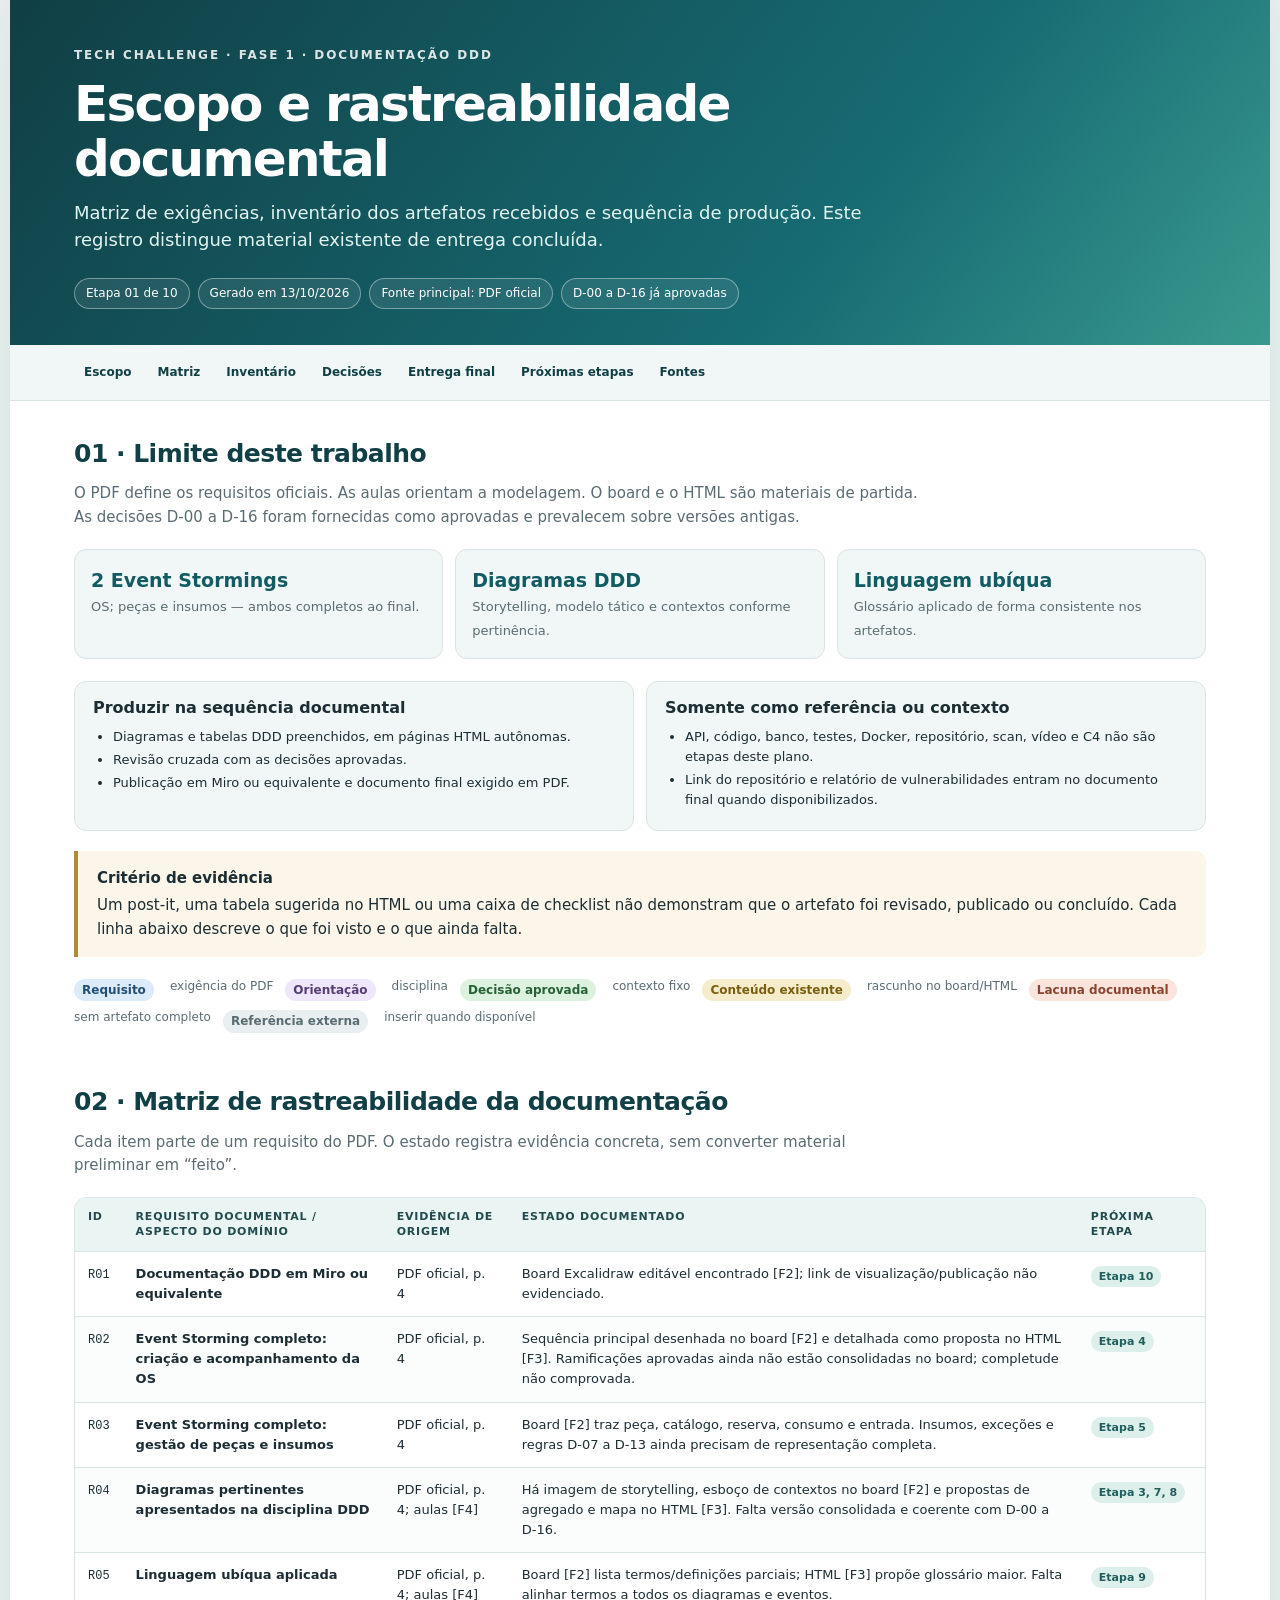
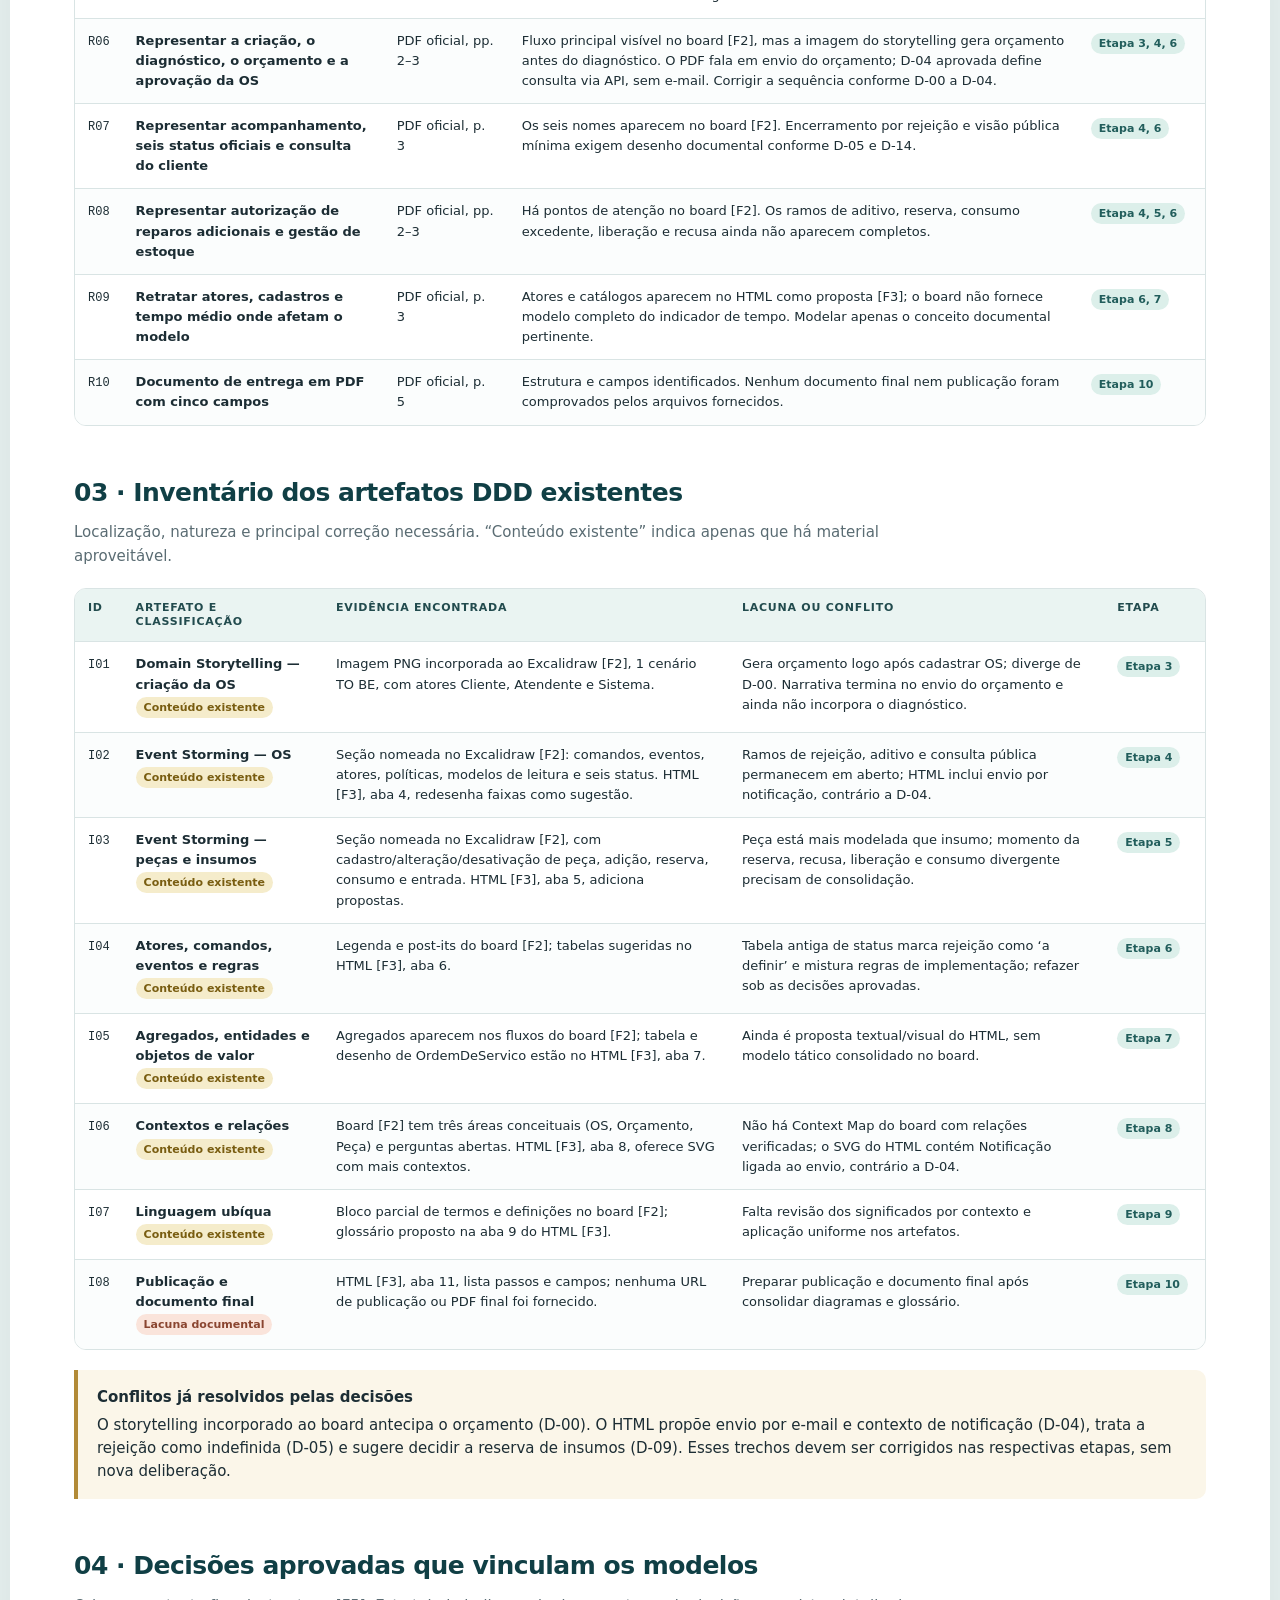
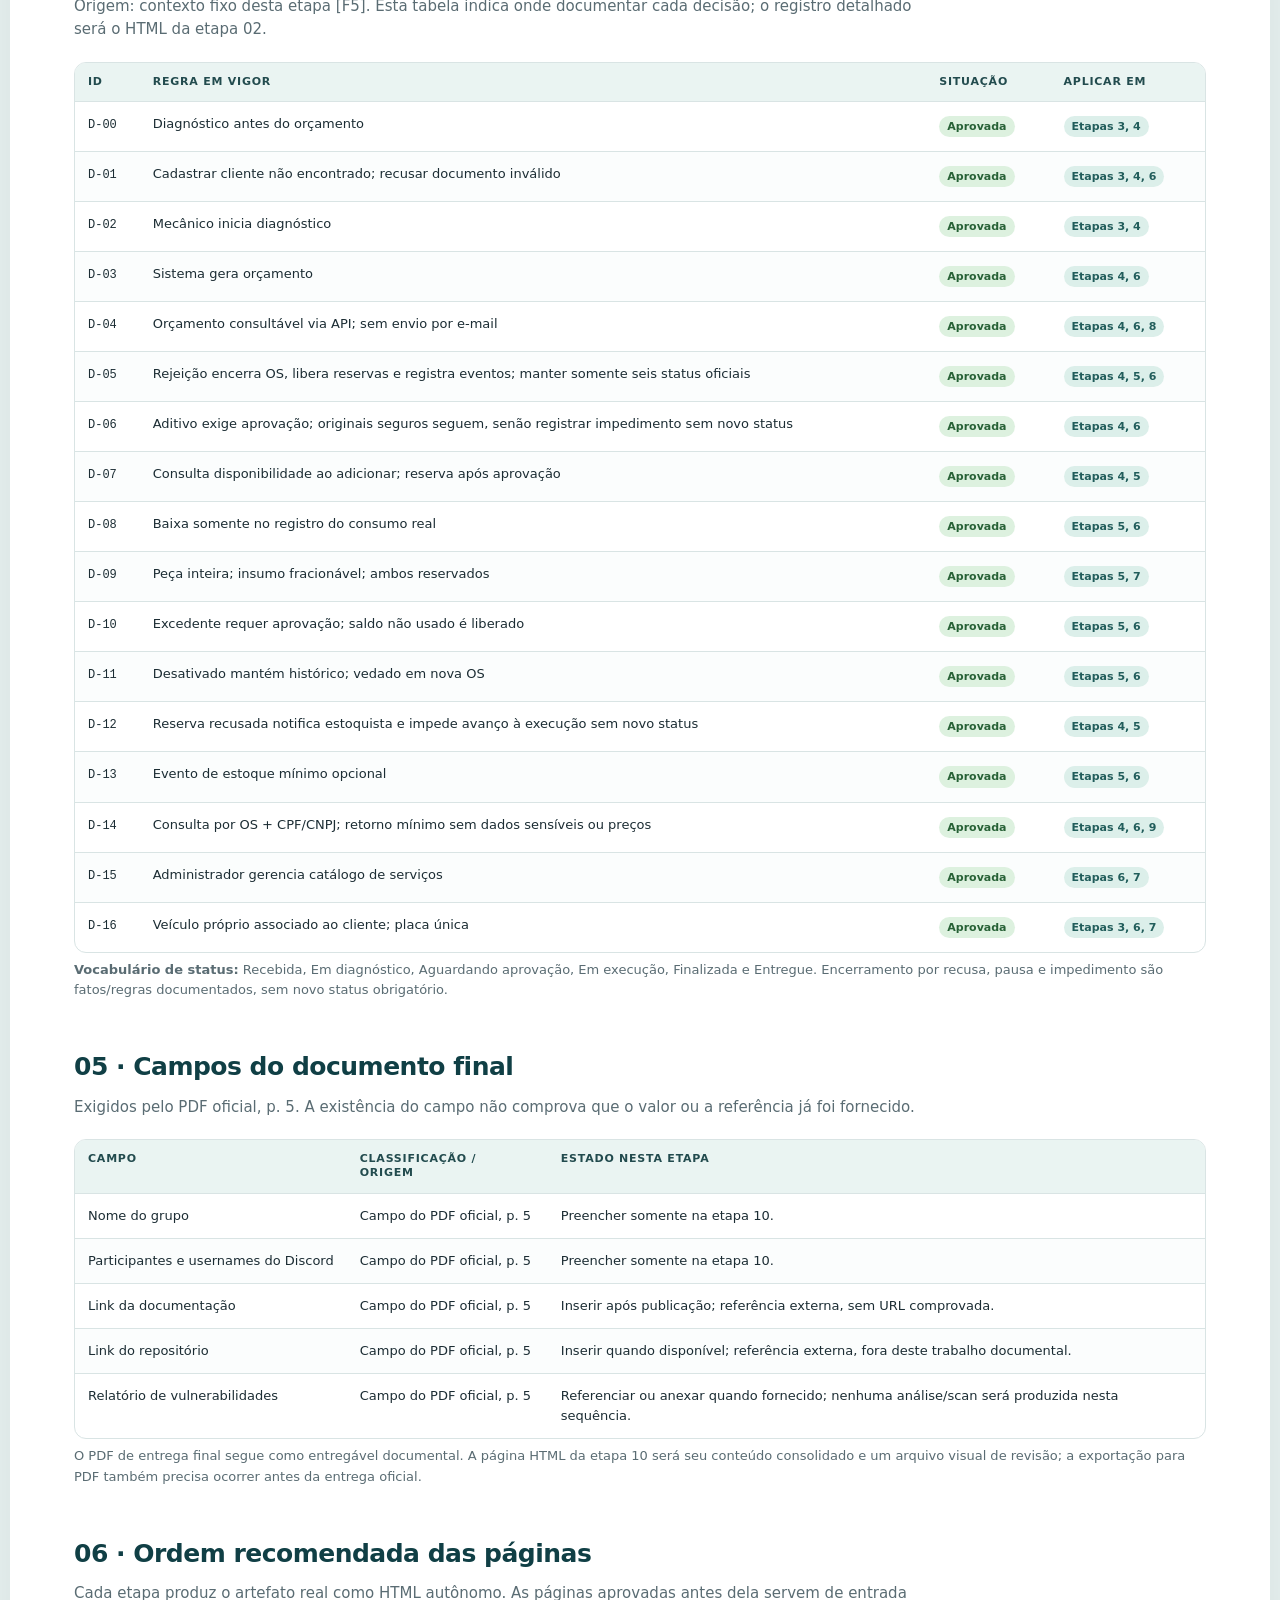
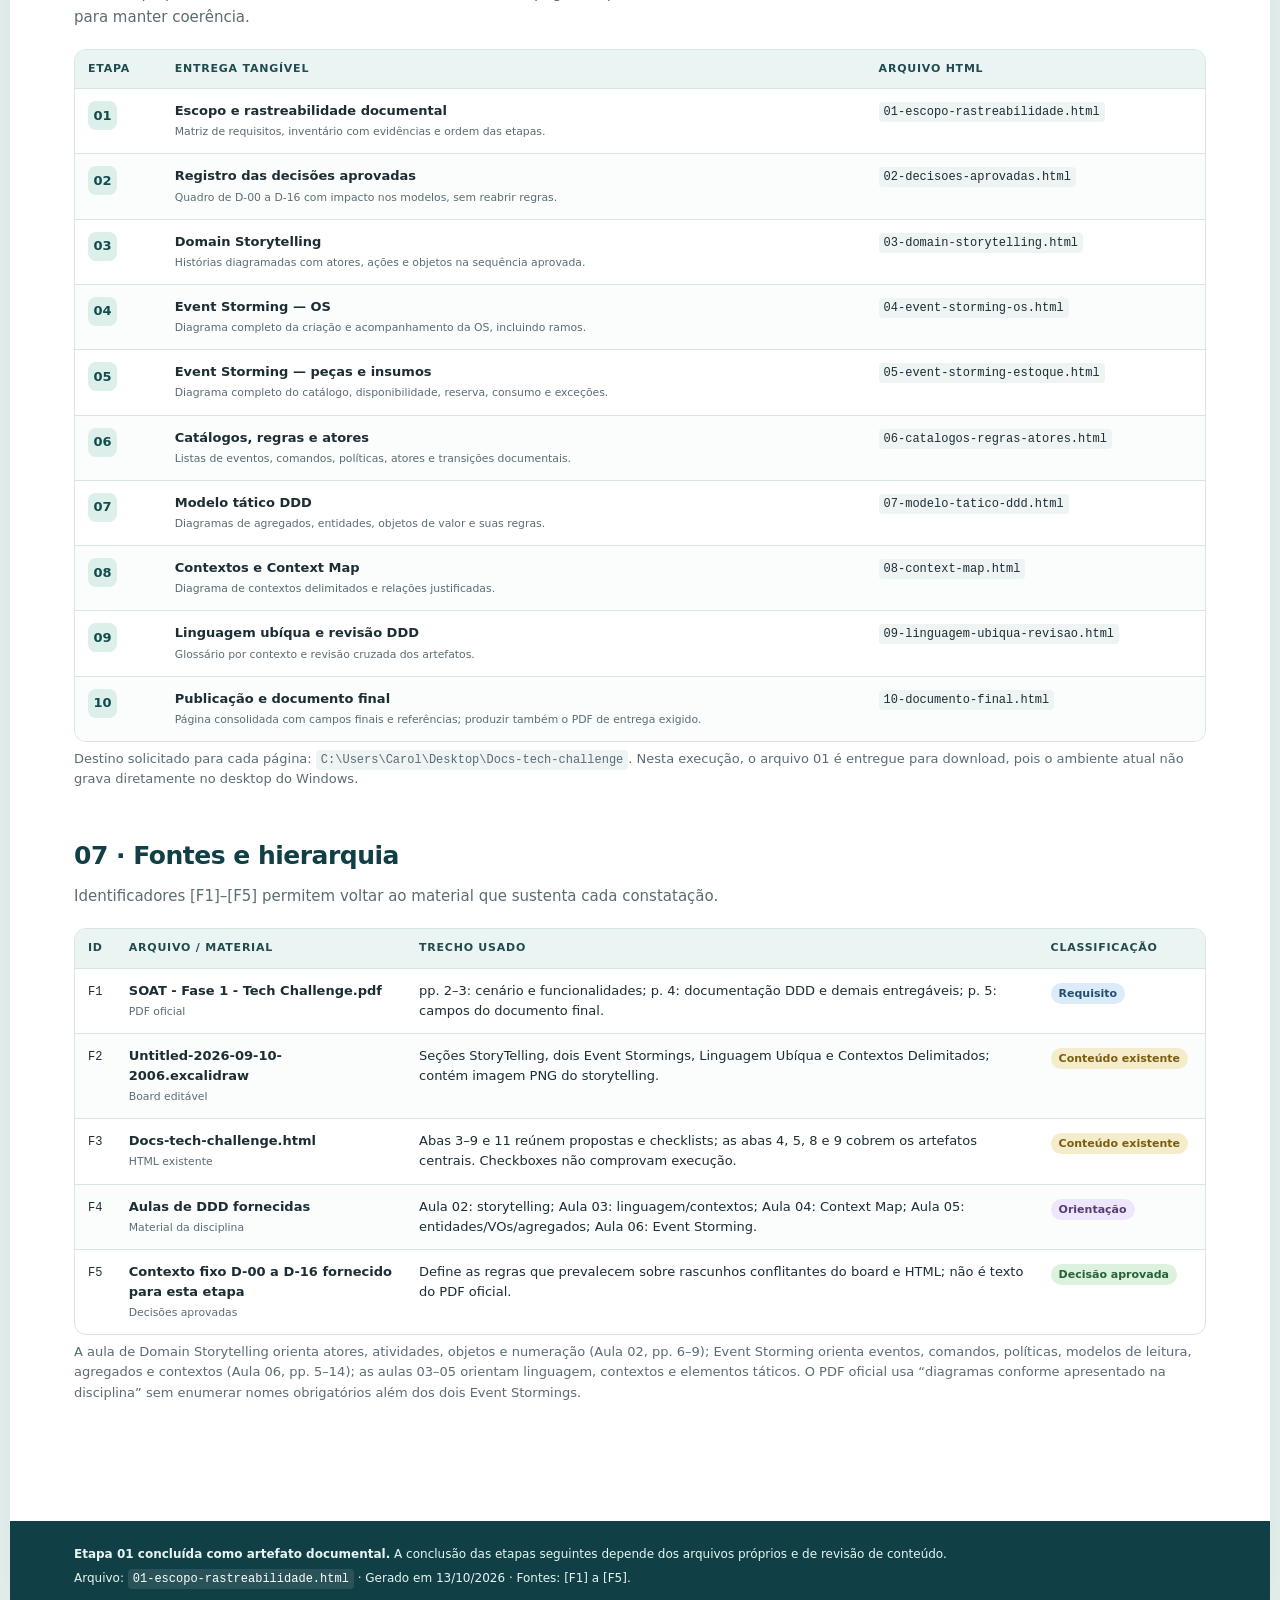
==== docs/ddd/01-escopo-rastreabilidade.html @ 81c6e002 "docs: preparar entrega da fase 1" ====
<!doctype html>
<html lang="pt-BR">
<head>
  <meta charset="utf-8">
  <meta name="viewport" content="width=device-width, initial-scale=1">
  <meta name="color-scheme" content="light">
  <title>Etapa 01 · Escopo e rastreabilidade — Tech Challenge</title>
  <style>
    :root { --ink:#1c2d34; --muted:#5a6c73; --brand:#125b63; --line:#d9e4e4; --pale:#f1f7f6; --paper:#fff; --sand:#fbf6e9; --dark:#103f45; }
    *{box-sizing:border-box} html{scroll-behavior:smooth} body{margin:0;background:#e8f0ef;color:var(--ink);font:15px/1.55 system-ui,-apple-system,"Segoe UI",Arial,sans-serif}
    .shell{max-width:1260px;margin:auto;background:var(--paper);min-height:100vh;box-shadow:0 0 55px #0c4d4b14} header{padding:46px clamp(20px,5vw,70px) 36px;background:linear-gradient(128deg,#103f45,#176b73 66%,#39998e);color:#fff}
    .eyebrow{font-size:12px;letter-spacing:.16em;text-transform:uppercase;font-weight:700;opacity:.85;margin:0 0 12px} h1{font-size:clamp(30px,4vw,50px);line-height:1.1;letter-spacing:-.035em;max-width:850px;margin:0 0 12px} header p.lead{font-size:18px;max-width:800px;color:#e2f4f0;margin:0}
    .meta{display:flex;flex-wrap:wrap;gap:8px;margin-top:24px} .meta span{border:1px solid #ffffff63;background:#ffffff14;border-radius:100px;padding:5px 11px;font-size:12px}
    nav{display:flex;gap:6px;padding:12px clamp(20px,5vw,70px);overflow:auto;background:#f1f7f6;border-bottom:1px solid var(--line);position:sticky;top:0;z-index:2;white-space:nowrap} nav a{color:var(--dark);text-decoration:none;font-size:12px;font-weight:700;padding:6px 10px;border-radius:8px} nav a:hover,nav a:focus{background:#d9ebe8}
    main{padding:34px clamp(20px,5vw,70px) 70px} section{margin:0 0 48px;scroll-margin-top:90px} h2{font-size:25px;letter-spacing:-.02em;margin:0 0 9px;color:var(--dark)} h3{font-size:18px;margin:28px 0 8px} p{margin:7px 0 12px} .intro{color:var(--muted);max-width:850px;margin-bottom:20px} small{color:var(--muted)}
    .callout{background:var(--sand);border-left:4px solid #b28a36;padding:16px 19px;border-radius:0 10px 10px 0;margin:20px 0} .callout strong{display:block;margin-bottom:4px} .summary{display:grid;grid-template-columns:repeat(3,1fr);gap:12px;margin:0 0 22px} .summary article{border:1px solid var(--line);border-radius:12px;padding:16px;background:var(--pale)} .summary b{display:block;font-size:19px;color:var(--brand)} .summary span{font-size:13px;color:var(--muted)}
    .table-wrap{overflow:auto;border:1px solid var(--line);border-radius:12px} table{width:100%;border-collapse:collapse;text-align:left} th{background:#eaf4f2;color:#224b4e;font-size:11px;text-transform:uppercase;letter-spacing:.07em;line-height:1.3} th,td{padding:12px 13px;border-bottom:1px solid var(--line);vertical-align:top} tr:last-child td{border-bottom:0} td{font-size:13px} tbody tr:nth-child(even){background:#fbfdfd} td:first-child{white-space:nowrap} .table-wrap code{white-space:nowrap} code,.mono{font:12px/1.4 ui-monospace,SFMono-Regular,Consolas,monospace} code{background:#eef3f3;padding:3px 5px;border-radius:4px}
    .badge{display:inline-block;border-radius:100px;padding:2px 8px;font-size:11px;font-weight:700;white-space:nowrap;margin:2px 4px 2px 0;background:#e9eff0;color:#40575b} .badge.required{background:#dcebf9;color:#244f74} .badge.guide{background:#eee6fa;color:#563d75} .badge.approved{background:#ddf1df;color:#276136} .badge.exists{background:#f5eccb;color:#795d11} .badge.gap{background:#fae4db;color:#8a4530} .badge.stage{background:#dcefea;color:#215d5b}
    .legend{display:flex;gap:5px 12px;flex-wrap:wrap;margin:16px 0 18px} .legend span{font-size:12px;color:var(--muted)} .wide-table td:nth-child(4){min-width:230px} .source-table td:nth-child(3){min-width:290px} .decision-table td:nth-child(2){min-width:310px}
    .scope-grid{display:grid;grid-template-columns:repeat(2,1fr);gap:12px} .scope-box{background:var(--pale);border:1px solid var(--line);padding:14px 18px;border-radius:12px} .scope-box h3{margin:0 0 6px;font-size:16px} .scope-box ul{padding-left:20px;margin:6px 0} .scope-box li{margin:3px 0;font-size:13px} .note{font-size:13px;color:var(--muted)} .stage-num{display:inline-flex;width:29px;height:29px;align-items:center;justify-content:center;border-radius:8px;background:#dcefea;color:#124c4d;font-weight:800}
    footer{background:#103f45;color:#e7f5f2;padding:24px clamp(20px,5vw,70px);font-size:12px} footer p{margin:0 0 6px} footer code{background:#ffffff1b;color:#fff} a{color:var(--brand)}
    @media(max-width:780px){.summary,.scope-grid{grid-template-columns:1fr} .table-wrap{margin-right:-12px} th,td{padding:10px}}
    @media print{@page{size:A4 landscape;margin:13mm}body{background:#fff;font-size:11px}.shell{box-shadow:none;max-width:none}header{padding:18px 0;background:#fff;color:#103f45;border-bottom:3px solid #176b73}header p.lead{color:#33595d}.meta span{border-color:#ccc;color:#33595d}nav{display:none}main{padding:16px 0}section{break-inside:avoid}h2{break-after:avoid}table{font-size:10px}thead{display:table-header-group}tr{break-inside:avoid}th,td{padding:5px 6px}footer{background:#fff;color:#345}
  </style>
</head>
<body><div class="shell">
<header>
  <p class="eyebrow">Tech Challenge · Fase 1 · Documentação DDD</p>
  <h1>Escopo e rastreabilidade documental</h1>
  <p class="lead">Matriz de exigências, inventário dos artefatos recebidos e sequência de produção. Este registro distingue material existente de entrega concluída.</p>
  <div class="meta"><span>Etapa 01 de 10</span><span>Gerado em 13/10/2026</span><span>Fonte principal: PDF oficial</span><span>D-00 a D-16 já aprovadas</span></div>
</header>
<nav aria-label="Seções"><a href="#escopo">Escopo</a><a href="#matriz">Matriz</a><a href="#inventario">Inventário</a><a href="#decisoes">Decisões</a><a href="#final">Entrega final</a><a href="#ordem">Próximas etapas</a><a href="#fontes">Fontes</a></nav>
<main>
  <section id="escopo"><h2>01 · Limite deste trabalho</h2>
    <p class="intro">O PDF define os requisitos oficiais. As aulas orientam a modelagem. O board e o HTML são materiais de partida. As decisões D-00 a D-16 foram fornecidas como aprovadas e prevalecem sobre versões antigas.</p>
    <div class="summary"><article><b>2 Event Stormings</b><span>OS; peças e insumos — ambos completos ao final.</span></article><article><b>Diagramas DDD</b><span>Storytelling, modelo tático e contextos conforme pertinência.</span></article><article><b>Linguagem ubíqua</b><span>Glossário aplicado de forma consistente nos artefatos.</span></article></div>
    <div class="scope-grid"><div class="scope-box"><h3>Produzir na sequência documental</h3><ul><li>Diagramas e tabelas DDD preenchidos, em páginas HTML autônomas.</li><li>Revisão cruzada com as decisões aprovadas.</li><li>Publicação em Miro ou equivalente e documento final exigido em PDF.</li></ul></div><div class="scope-box"><h3>Somente como referência ou contexto</h3><ul><li>API, código, banco, testes, Docker, repositório, scan, vídeo e C4 não são etapas deste plano.</li><li>Link do repositório e relatório de vulnerabilidades entram no documento final quando disponibilizados.</li></ul></div></div>
    <div class="callout"><strong>Critério de evidência</strong>Um post-it, uma tabela sugerida no HTML ou uma caixa de checklist não demonstram que o artefato foi revisado, publicado ou concluído. Cada linha abaixo descreve o que foi visto e o que ainda falta.</div>
    <div class="legend" aria-label="Legenda de classificação"><span class="badge required">Requisito</span><span>exigência do PDF</span><span class="badge guide">Orientação</span><span>disciplina</span><span class="badge approved">Decisão aprovada</span><span>contexto fixo</span><span class="badge exists">Conteúdo existente</span><span>rascunho no board/HTML</span><span class="badge gap">Lacuna documental</span><span>sem artefato completo</span><span class="badge neutral">Referência externa</span><span>inserir quando disponível</span></div>
  </section>
  <section id="matriz"><h2>02 · Matriz de rastreabilidade da documentação</h2><p class="intro">Cada item parte de um requisito do PDF. O estado registra evidência concreta, sem converter material preliminar em “feito”.</p>
    <div class="table-wrap"><table class="wide-table"><thead><tr><th scope="col">ID</th><th scope="col">Requisito documental / aspecto do domínio</th><th scope="col">Evidência de origem</th><th scope="col">Estado documentado</th><th scope="col">Próxima etapa</th></tr></thead><tbody><tr><td><span class="mono">R01</span></td><td><strong>Documentação DDD em Miro ou equivalente</strong></td><td>PDF oficial, p. 4</td><td>Board Excalidraw editável encontrado [F2]; link de visualização/publicação não evidenciado.</td><td><span class="badge stage">Etapa 10</span></td></tr><tr><td><span class="mono">R02</span></td><td><strong>Event Storming completo: criação e acompanhamento da OS</strong></td><td>PDF oficial, p. 4</td><td>Sequência principal desenhada no board [F2] e detalhada como proposta no HTML [F3]. Ramificações aprovadas ainda não estão consolidadas no board; completude não comprovada.</td><td><span class="badge stage">Etapa 4</span></td></tr><tr><td><span class="mono">R03</span></td><td><strong>Event Storming completo: gestão de peças e insumos</strong></td><td>PDF oficial, p. 4</td><td>Board [F2] traz peça, catálogo, reserva, consumo e entrada. Insumos, exceções e regras D-07 a D-13 ainda precisam de representação completa.</td><td><span class="badge stage">Etapa 5</span></td></tr><tr><td><span class="mono">R04</span></td><td><strong>Diagramas pertinentes apresentados na disciplina DDD</strong></td><td>PDF oficial, p. 4; aulas [F4]</td><td>Há imagem de storytelling, esboço de contextos no board [F2] e propostas de agregado e mapa no HTML [F3]. Falta versão consolidada e coerente com D-00 a D-16.</td><td><span class="badge stage">Etapa 3, 7, 8</span></td></tr><tr><td><span class="mono">R05</span></td><td><strong>Linguagem ubíqua aplicada</strong></td><td>PDF oficial, p. 4; aulas [F4]</td><td>Board [F2] lista termos/definições parciais; HTML [F3] propõe glossário maior. Falta alinhar termos a todos os diagramas e eventos.</td><td><span class="badge stage">Etapa 9</span></td></tr><tr><td><span class="mono">R06</span></td><td><strong>Representar a criação, o diagnóstico, o orçamento e a aprovação da OS</strong></td><td>PDF oficial, pp. 2–3</td><td>Fluxo principal visível no board [F2], mas a imagem do storytelling gera orçamento antes do diagnóstico. O PDF fala em envio do orçamento; D-04 aprovada define consulta via API, sem e-mail. Corrigir a sequência conforme D-00 a D-04.</td><td><span class="badge stage">Etapa 3, 4, 6</span></td></tr><tr><td><span class="mono">R07</span></td><td><strong>Representar acompanhamento, seis status oficiais e consulta do cliente</strong></td><td>PDF oficial, p. 3</td><td>Os seis nomes aparecem no board [F2]. Encerramento por rejeição e visão pública mínima exigem desenho documental conforme D-05 e D-14.</td><td><span class="badge stage">Etapa 4, 6</span></td></tr><tr><td><span class="mono">R08</span></td><td><strong>Representar autorização de reparos adicionais e gestão de estoque</strong></td><td>PDF oficial, pp. 2–3</td><td>Há pontos de atenção no board [F2]. Os ramos de aditivo, reserva, consumo excedente, liberação e recusa ainda não aparecem completos.</td><td><span class="badge stage">Etapa 4, 5, 6</span></td></tr><tr><td><span class="mono">R09</span></td><td><strong>Retratar atores, cadastros e tempo médio onde afetam o modelo</strong></td><td>PDF oficial, p. 3</td><td>Atores e catálogos aparecem no HTML como proposta [F3]; o board não fornece modelo completo do indicador de tempo. Modelar apenas o conceito documental pertinente.</td><td><span class="badge stage">Etapa 6, 7</span></td></tr><tr><td><span class="mono">R10</span></td><td><strong>Documento de entrega em PDF com cinco campos</strong></td><td>PDF oficial, p. 5</td><td>Estrutura e campos identificados. Nenhum documento final nem publicação foram comprovados pelos arquivos fornecidos.</td><td><span class="badge stage">Etapa 10</span></td></tr></tbody></table></div>
  </section>
  <section id="inventario"><h2>03 · Inventário dos artefatos DDD existentes</h2><p class="intro">Localização, natureza e principal correção necessária. “Conteúdo existente” indica apenas que há material aproveitável.</p>
    <div class="table-wrap"><table class="wide-table"><thead><tr><th scope="col">ID</th><th scope="col">Artefato e classificação</th><th scope="col">Evidência encontrada</th><th scope="col">Lacuna ou conflito</th><th scope="col">Etapa</th></tr></thead><tbody><tr><td><span class="mono">I01</span></td><td><strong>Domain Storytelling — criação da OS</strong><br><span class="badge exists">Conteúdo existente</span></td><td>Imagem PNG incorporada ao Excalidraw [F2], 1 cenário TO BE, com atores Cliente, Atendente e Sistema.</td><td>Gera orçamento logo após cadastrar OS; diverge de D-00. Narrativa termina no envio do orçamento e ainda não incorpora o diagnóstico.</td><td><span class="badge stage">Etapa 3</span></td></tr><tr><td><span class="mono">I02</span></td><td><strong>Event Storming — OS</strong><br><span class="badge exists">Conteúdo existente</span></td><td>Seção nomeada no Excalidraw [F2]: comandos, eventos, atores, políticas, modelos de leitura e seis status. HTML [F3], aba 4, redesenha faixas como sugestão.</td><td>Ramos de rejeição, aditivo e consulta pública permanecem em aberto; HTML inclui envio por notificação, contrário a D-04.</td><td><span class="badge stage">Etapa 4</span></td></tr><tr><td><span class="mono">I03</span></td><td><strong>Event Storming — peças e insumos</strong><br><span class="badge exists">Conteúdo existente</span></td><td>Seção nomeada no Excalidraw [F2], com cadastro/alteração/desativação de peça, adição, reserva, consumo e entrada. HTML [F3], aba 5, adiciona propostas.</td><td>Peça está mais modelada que insumo; momento da reserva, recusa, liberação e consumo divergente precisam de consolidação.</td><td><span class="badge stage">Etapa 5</span></td></tr><tr><td><span class="mono">I04</span></td><td><strong>Atores, comandos, eventos e regras</strong><br><span class="badge exists">Conteúdo existente</span></td><td>Legenda e post-its do board [F2]; tabelas sugeridas no HTML [F3], aba 6.</td><td>Tabela antiga de status marca rejeição como ‘a definir’ e mistura regras de implementação; refazer sob as decisões aprovadas.</td><td><span class="badge stage">Etapa 6</span></td></tr><tr><td><span class="mono">I05</span></td><td><strong>Agregados, entidades e objetos de valor</strong><br><span class="badge exists">Conteúdo existente</span></td><td>Agregados aparecem nos fluxos do board [F2]; tabela e desenho de OrdemDeServico estão no HTML [F3], aba 7.</td><td>Ainda é proposta textual/visual do HTML, sem modelo tático consolidado no board.</td><td><span class="badge stage">Etapa 7</span></td></tr><tr><td><span class="mono">I06</span></td><td><strong>Contextos e relações</strong><br><span class="badge exists">Conteúdo existente</span></td><td>Board [F2] tem três áreas conceituais (OS, Orçamento, Peça) e perguntas abertas. HTML [F3], aba 8, oferece SVG com mais contextos.</td><td>Não há Context Map do board com relações verificadas; o SVG do HTML contém Notificação ligada ao envio, contrário a D-04.</td><td><span class="badge stage">Etapa 8</span></td></tr><tr><td><span class="mono">I07</span></td><td><strong>Linguagem ubíqua</strong><br><span class="badge exists">Conteúdo existente</span></td><td>Bloco parcial de termos e definições no board [F2]; glossário proposto na aba 9 do HTML [F3].</td><td>Falta revisão dos significados por contexto e aplicação uniforme nos artefatos.</td><td><span class="badge stage">Etapa 9</span></td></tr><tr><td><span class="mono">I08</span></td><td><strong>Publicação e documento final</strong><br><span class="badge gap">Lacuna documental</span></td><td>HTML [F3], aba 11, lista passos e campos; nenhuma URL de publicação ou PDF final foi fornecido.</td><td>Preparar publicação e documento final após consolidar diagramas e glossário.</td><td><span class="badge stage">Etapa 10</span></td></tr></tbody></table></div>
    <div class="callout"><strong>Conflitos já resolvidos pelas decisões</strong>O storytelling incorporado ao board antecipa o orçamento (D-00). O HTML propõe envio por e-mail e contexto de notificação (D-04), trata a rejeição como indefinida (D-05) e sugere decidir a reserva de insumos (D-09). Esses trechos devem ser corrigidos nas respectivas etapas, sem nova deliberação.</div>
  </section>
  <section id="decisoes"><h2>04 · Decisões aprovadas que vinculam os modelos</h2><p class="intro">Origem: contexto fixo desta etapa [F5]. Esta tabela indica onde documentar cada decisão; o registro detalhado será o HTML da etapa 02.</p>
    <div class="table-wrap"><table class="decision-table"><thead><tr><th scope="col">ID</th><th scope="col">Regra em vigor</th><th scope="col">Situação</th><th scope="col">Aplicar em</th></tr></thead><tbody><tr><td><span class="mono">D-00</span></td><td>Diagnóstico antes do orçamento</td><td><span class="badge approved">Aprovada</span></td><td><span class="badge stage">Etapas 3, 4</span></td></tr><tr><td><span class="mono">D-01</span></td><td>Cadastrar cliente não encontrado; recusar documento inválido</td><td><span class="badge approved">Aprovada</span></td><td><span class="badge stage">Etapas 3, 4, 6</span></td></tr><tr><td><span class="mono">D-02</span></td><td>Mecânico inicia diagnóstico</td><td><span class="badge approved">Aprovada</span></td><td><span class="badge stage">Etapas 3, 4</span></td></tr><tr><td><span class="mono">D-03</span></td><td>Sistema gera orçamento</td><td><span class="badge approved">Aprovada</span></td><td><span class="badge stage">Etapas 4, 6</span></td></tr><tr><td><span class="mono">D-04</span></td><td>Orçamento consultável via API; sem envio por e-mail</td><td><span class="badge approved">Aprovada</span></td><td><span class="badge stage">Etapas 4, 6, 8</span></td></tr><tr><td><span class="mono">D-05</span></td><td>Rejeição encerra OS, libera reservas e registra eventos; manter somente seis status oficiais</td><td><span class="badge approved">Aprovada</span></td><td><span class="badge stage">Etapas 4, 5, 6</span></td></tr><tr><td><span class="mono">D-06</span></td><td>Aditivo exige aprovação; originais seguros seguem, senão registrar impedimento sem novo status</td><td><span class="badge approved">Aprovada</span></td><td><span class="badge stage">Etapas 4, 6</span></td></tr><tr><td><span class="mono">D-07</span></td><td>Consulta disponibilidade ao adicionar; reserva após aprovação</td><td><span class="badge approved">Aprovada</span></td><td><span class="badge stage">Etapas 4, 5</span></td></tr><tr><td><span class="mono">D-08</span></td><td>Baixa somente no registro do consumo real</td><td><span class="badge approved">Aprovada</span></td><td><span class="badge stage">Etapas 5, 6</span></td></tr><tr><td><span class="mono">D-09</span></td><td>Peça inteira; insumo fracionável; ambos reservados</td><td><span class="badge approved">Aprovada</span></td><td><span class="badge stage">Etapas 5, 7</span></td></tr><tr><td><span class="mono">D-10</span></td><td>Excedente requer aprovação; saldo não usado é liberado</td><td><span class="badge approved">Aprovada</span></td><td><span class="badge stage">Etapas 5, 6</span></td></tr><tr><td><span class="mono">D-11</span></td><td>Desativado mantém histórico; vedado em nova OS</td><td><span class="badge approved">Aprovada</span></td><td><span class="badge stage">Etapas 5, 6</span></td></tr><tr><td><span class="mono">D-12</span></td><td>Reserva recusada notifica estoquista e impede avanço à execução sem novo status</td><td><span class="badge approved">Aprovada</span></td><td><span class="badge stage">Etapas 4, 5</span></td></tr><tr><td><span class="mono">D-13</span></td><td>Evento de estoque mínimo opcional</td><td><span class="badge approved">Aprovada</span></td><td><span class="badge stage">Etapas 5, 6</span></td></tr><tr><td><span class="mono">D-14</span></td><td>Consulta por OS + CPF/CNPJ; retorno mínimo sem dados sensíveis ou preços</td><td><span class="badge approved">Aprovada</span></td><td><span class="badge stage">Etapas 4, 6, 9</span></td></tr><tr><td><span class="mono">D-15</span></td><td>Administrador gerencia catálogo de serviços</td><td><span class="badge approved">Aprovada</span></td><td><span class="badge stage">Etapas 6, 7</span></td></tr><tr><td><span class="mono">D-16</span></td><td>Veículo próprio associado ao cliente; placa única</td><td><span class="badge approved">Aprovada</span></td><td><span class="badge stage">Etapas 3, 6, 7</span></td></tr></tbody></table></div>
    <p class="note"><strong>Vocabulário de status:</strong> Recebida, Em diagnóstico, Aguardando aprovação, Em execução, Finalizada e Entregue. Encerramento por recusa, pausa e impedimento são fatos/regras documentados, sem novo status obrigatório.</p>
  </section>
  <section id="final"><h2>05 · Campos do documento final</h2><p class="intro">Exigidos pelo PDF oficial, p. 5. A existência do campo não comprova que o valor ou a referência já foi fornecido.</p>
    <div class="table-wrap"><table class=""><thead><tr><th scope="col">Campo</th><th scope="col">Classificação / origem</th><th scope="col">Estado nesta etapa</th></tr></thead><tbody><tr><td>Nome do grupo</td><td>Campo do PDF oficial, p. 5</td><td>Preencher somente na etapa 10.</td></tr><tr><td>Participantes e usernames do Discord</td><td>Campo do PDF oficial, p. 5</td><td>Preencher somente na etapa 10.</td></tr><tr><td>Link da documentação</td><td>Campo do PDF oficial, p. 5</td><td>Inserir após publicação; referência externa, sem URL comprovada.</td></tr><tr><td>Link do repositório</td><td>Campo do PDF oficial, p. 5</td><td>Inserir quando disponível; referência externa, fora deste trabalho documental.</td></tr><tr><td>Relatório de vulnerabilidades</td><td>Campo do PDF oficial, p. 5</td><td>Referenciar ou anexar quando fornecido; nenhuma análise/scan será produzida nesta sequência.</td></tr></tbody></table></div>
    <p class="note">O PDF de entrega final segue como entregável documental. A página HTML da etapa 10 será seu conteúdo consolidado e um arquivo visual de revisão; a exportação para PDF também precisa ocorrer antes da entrega oficial.</p>
  </section>
  <section id="ordem"><h2>06 · Ordem recomendada das páginas</h2><p class="intro">Cada etapa produz o artefato real como HTML autônomo. As páginas aprovadas antes dela servem de entrada para manter coerência.</p>
    <div class="table-wrap"><table class=""><thead><tr><th scope="col">Etapa</th><th scope="col">Entrega tangível</th><th scope="col">Arquivo HTML</th></tr></thead><tbody><tr><td><span class="stage-num">01</span></td><td><strong>Escopo e rastreabilidade documental</strong><br><small>Matriz de requisitos, inventário com evidências e ordem das etapas.</small></td><td><code>01-escopo-rastreabilidade.html</code></td></tr><tr><td><span class="stage-num">02</span></td><td><strong>Registro das decisões aprovadas</strong><br><small>Quadro de D-00 a D-16 com impacto nos modelos, sem reabrir regras.</small></td><td><code>02-decisoes-aprovadas.html</code></td></tr><tr><td><span class="stage-num">03</span></td><td><strong>Domain Storytelling</strong><br><small>Histórias diagramadas com atores, ações e objetos na sequência aprovada.</small></td><td><code>03-domain-storytelling.html</code></td></tr><tr><td><span class="stage-num">04</span></td><td><strong>Event Storming — OS</strong><br><small>Diagrama completo da criação e acompanhamento da OS, incluindo ramos.</small></td><td><code>04-event-storming-os.html</code></td></tr><tr><td><span class="stage-num">05</span></td><td><strong>Event Storming — peças e insumos</strong><br><small>Diagrama completo do catálogo, disponibilidade, reserva, consumo e exceções.</small></td><td><code>05-event-storming-estoque.html</code></td></tr><tr><td><span class="stage-num">06</span></td><td><strong>Catálogos, regras e atores</strong><br><small>Listas de eventos, comandos, políticas, atores e transições documentais.</small></td><td><code>06-catalogos-regras-atores.html</code></td></tr><tr><td><span class="stage-num">07</span></td><td><strong>Modelo tático DDD</strong><br><small>Diagramas de agregados, entidades, objetos de valor e suas regras.</small></td><td><code>07-modelo-tatico-ddd.html</code></td></tr><tr><td><span class="stage-num">08</span></td><td><strong>Contextos e Context Map</strong><br><small>Diagrama de contextos delimitados e relações justificadas.</small></td><td><code>08-context-map.html</code></td></tr><tr><td><span class="stage-num">09</span></td><td><strong>Linguagem ubíqua e revisão DDD</strong><br><small>Glossário por contexto e revisão cruzada dos artefatos.</small></td><td><code>09-linguagem-ubiqua-revisao.html</code></td></tr><tr><td><span class="stage-num">10</span></td><td><strong>Publicação e documento final</strong><br><small>Página consolidada com campos finais e referências; produzir também o PDF de entrega exigido.</small></td><td><code>10-documento-final.html</code></td></tr></tbody></table></div>
    <p class="note">Destino solicitado para cada página: <code>C:\Users\Carol\Desktop\Docs-tech-challenge</code>. Nesta execução, o arquivo 01 é entregue para download, pois o ambiente atual não grava diretamente no desktop do Windows.</p>
  </section>
  <section id="fontes"><h2>07 · Fontes e hierarquia</h2><p class="intro">Identificadores [F1]–[F5] permitem voltar ao material que sustenta cada constatação.</p>
    <div class="table-wrap"><table class="source-table"><thead><tr><th scope="col">ID</th><th scope="col">Arquivo / material</th><th scope="col">Trecho usado</th><th scope="col">Classificação</th></tr></thead><tbody><tr><td><span class="mono">F1</span></td><td><strong>SOAT - Fase 1 - Tech Challenge.pdf</strong><br><small>PDF oficial</small></td><td>pp. 2–3: cenário e funcionalidades; p. 4: documentação DDD e demais entregáveis; p. 5: campos do documento final.</td><td><span class="badge required">Requisito</span></td></tr><tr><td><span class="mono">F2</span></td><td><strong>Untitled-2026-09-10-2006.excalidraw</strong><br><small>Board editável</small></td><td>Seções StoryTelling, dois Event Stormings, Linguagem Ubíqua e Contextos Delimitados; contém imagem PNG do storytelling.</td><td><span class="badge exists">Conteúdo existente</span></td></tr><tr><td><span class="mono">F3</span></td><td><strong>Docs-tech-challenge.html</strong><br><small>HTML existente</small></td><td>Abas 3–9 e 11 reúnem propostas e checklists; as abas 4, 5, 8 e 9 cobrem os artefatos centrais. Checkboxes não comprovam execução.</td><td><span class="badge exists">Conteúdo existente</span></td></tr><tr><td><span class="mono">F4</span></td><td><strong>Aulas de DDD fornecidas</strong><br><small>Material da disciplina</small></td><td>Aula 02: storytelling; Aula 03: linguagem/contextos; Aula 04: Context Map; Aula 05: entidades/VOs/agregados; Aula 06: Event Storming.</td><td><span class="badge guide">Orientação</span></td></tr><tr><td><span class="mono">F5</span></td><td><strong>Contexto fixo D-00 a D-16 fornecido para esta etapa</strong><br><small>Decisões aprovadas</small></td><td>Define as regras que prevalecem sobre rascunhos conflitantes do board e HTML; não é texto do PDF oficial.</td><td><span class="badge approved">Decisão aprovada</span></td></tr></tbody></table></div>
    <p class="note">A aula de Domain Storytelling orienta atores, atividades, objetos e numeração (Aula 02, pp. 6–9); Event Storming orienta eventos, comandos, políticas, modelos de leitura, agregados e contextos (Aula 06, pp. 5–14); as aulas 03–05 orientam linguagem, contextos e elementos táticos. O PDF oficial usa “diagramas conforme apresentado na disciplina” sem enumerar nomes obrigatórios além dos dois Event Stormings.</p>
  </section>
</main>
<footer><p><strong>Etapa 01 concluída como artefato documental.</strong> A conclusão das etapas seguintes depende dos arquivos próprios e de revisão de conteúdo.</p><p>Arquivo: <code>01-escopo-rastreabilidade.html</code> · Gerado em 13/10/2026 · Fontes: [F1] a [F5].</p></footer>
</div></body></html>
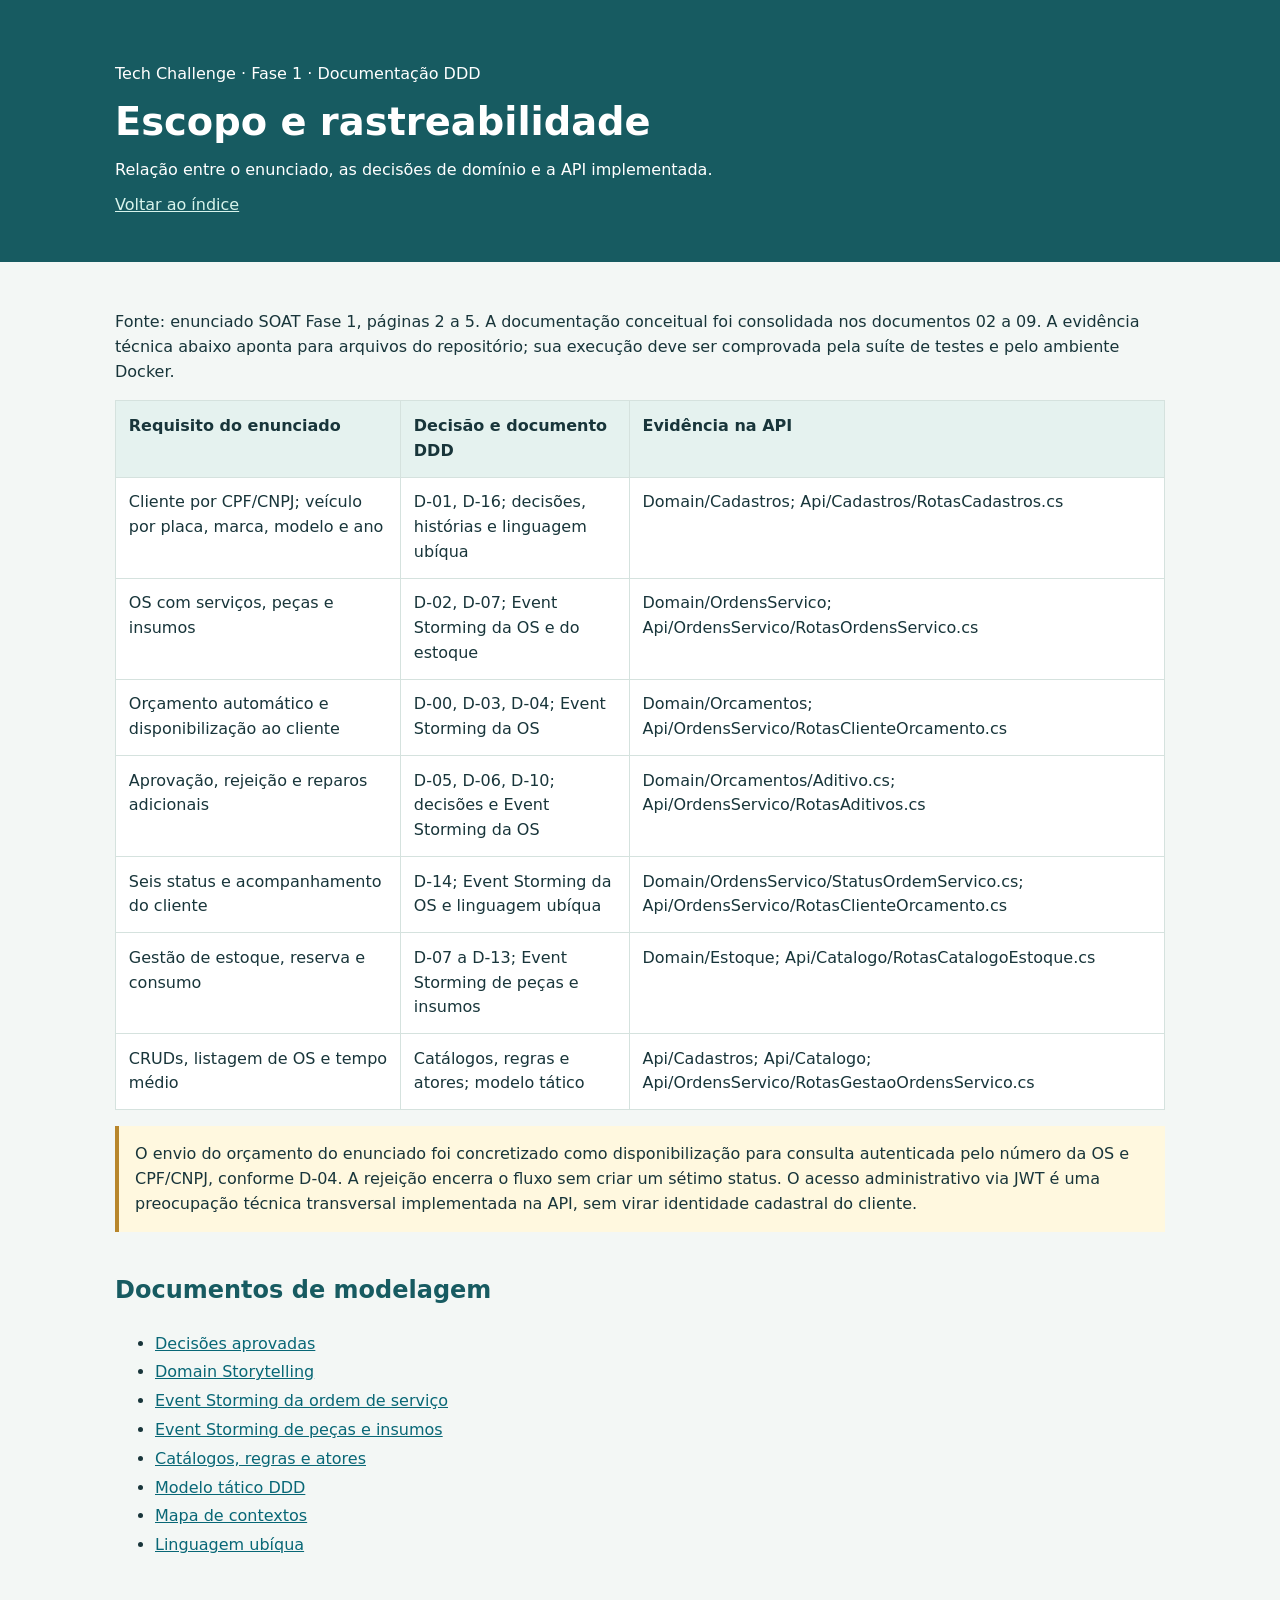
==== commit c15887a2: "chore: audita entrega da fase 1 e reforça testes de domínio" ====
--- a/docs/ddd/01-escopo-rastreabilidade.html
+++ b/docs/ddd/01-escopo-rastreabilidade.html
@@ -3,65 +3,43 @@
 <head>
   <meta charset="utf-8">
   <meta name="viewport" content="width=device-width, initial-scale=1">
-  <meta name="color-scheme" content="light">
-  <title>Etapa 01 · Escopo e rastreabilidade — Tech Challenge</title>
+  <title>Escopo e rastreabilidade | Oficina Mecânica</title>
   <style>
-    :root { --ink:#1c2d34; --muted:#5a6c73; --brand:#125b63; --line:#d9e4e4; --pale:#f1f7f6; --paper:#fff; --sand:#fbf6e9; --dark:#103f45; }
-    *{box-sizing:border-box} html{scroll-behavior:smooth} body{margin:0;background:#e8f0ef;color:var(--ink);font:15px/1.55 system-ui,-apple-system,"Segoe UI",Arial,sans-serif}
-    .shell{max-width:1260px;margin:auto;background:var(--paper);min-height:100vh;box-shadow:0 0 55px #0c4d4b14} header{padding:46px clamp(20px,5vw,70px) 36px;background:linear-gradient(128deg,#103f45,#176b73 66%,#39998e);color:#fff}
-    .eyebrow{font-size:12px;letter-spacing:.16em;text-transform:uppercase;font-weight:700;opacity:.85;margin:0 0 12px} h1{font-size:clamp(30px,4vw,50px);line-height:1.1;letter-spacing:-.035em;max-width:850px;margin:0 0 12px} header p.lead{font-size:18px;max-width:800px;color:#e2f4f0;margin:0}
-    .meta{display:flex;flex-wrap:wrap;gap:8px;margin-top:24px} .meta span{border:1px solid #ffffff63;background:#ffffff14;border-radius:100px;padding:5px 11px;font-size:12px}
-    nav{display:flex;gap:6px;padding:12px clamp(20px,5vw,70px);overflow:auto;background:#f1f7f6;border-bottom:1px solid var(--line);position:sticky;top:0;z-index:2;white-space:nowrap} nav a{color:var(--dark);text-decoration:none;font-size:12px;font-weight:700;padding:6px 10px;border-radius:8px} nav a:hover,nav a:focus{background:#d9ebe8}
-    main{padding:34px clamp(20px,5vw,70px) 70px} section{margin:0 0 48px;scroll-margin-top:90px} h2{font-size:25px;letter-spacing:-.02em;margin:0 0 9px;color:var(--dark)} h3{font-size:18px;margin:28px 0 8px} p{margin:7px 0 12px} .intro{color:var(--muted);max-width:850px;margin-bottom:20px} small{color:var(--muted)}
-    .callout{background:var(--sand);border-left:4px solid #b28a36;padding:16px 19px;border-radius:0 10px 10px 0;margin:20px 0} .callout strong{display:block;margin-bottom:4px} .summary{display:grid;grid-template-columns:repeat(3,1fr);gap:12px;margin:0 0 22px} .summary article{border:1px solid var(--line);border-radius:12px;padding:16px;background:var(--pale)} .summary b{display:block;font-size:19px;color:var(--brand)} .summary span{font-size:13px;color:var(--muted)}
-    .table-wrap{overflow:auto;border:1px solid var(--line);border-radius:12px} table{width:100%;border-collapse:collapse;text-align:left} th{background:#eaf4f2;color:#224b4e;font-size:11px;text-transform:uppercase;letter-spacing:.07em;line-height:1.3} th,td{padding:12px 13px;border-bottom:1px solid var(--line);vertical-align:top} tr:last-child td{border-bottom:0} td{font-size:13px} tbody tr:nth-child(even){background:#fbfdfd} td:first-child{white-space:nowrap} .table-wrap code{white-space:nowrap} code,.mono{font:12px/1.4 ui-monospace,SFMono-Regular,Consolas,monospace} code{background:#eef3f3;padding:3px 5px;border-radius:4px}
-    .badge{display:inline-block;border-radius:100px;padding:2px 8px;font-size:11px;font-weight:700;white-space:nowrap;margin:2px 4px 2px 0;background:#e9eff0;color:#40575b} .badge.required{background:#dcebf9;color:#244f74} .badge.guide{background:#eee6fa;color:#563d75} .badge.approved{background:#ddf1df;color:#276136} .badge.exists{background:#f5eccb;color:#795d11} .badge.gap{background:#fae4db;color:#8a4530} .badge.stage{background:#dcefea;color:#215d5b}
-    .legend{display:flex;gap:5px 12px;flex-wrap:wrap;margin:16px 0 18px} .legend span{font-size:12px;color:var(--muted)} .wide-table td:nth-child(4){min-width:230px} .source-table td:nth-child(3){min-width:290px} .decision-table td:nth-child(2){min-width:310px}
-    .scope-grid{display:grid;grid-template-columns:repeat(2,1fr);gap:12px} .scope-box{background:var(--pale);border:1px solid var(--line);padding:14px 18px;border-radius:12px} .scope-box h3{margin:0 0 6px;font-size:16px} .scope-box ul{padding-left:20px;margin:6px 0} .scope-box li{margin:3px 0;font-size:13px} .note{font-size:13px;color:var(--muted)} .stage-num{display:inline-flex;width:29px;height:29px;align-items:center;justify-content:center;border-radius:8px;background:#dcefea;color:#124c4d;font-weight:800}
-    footer{background:#103f45;color:#e7f5f2;padding:24px clamp(20px,5vw,70px);font-size:12px} footer p{margin:0 0 6px} footer code{background:#ffffff1b;color:#fff} a{color:var(--brand)}
-    @media(max-width:780px){.summary,.scope-grid{grid-template-columns:1fr} .table-wrap{margin-right:-12px} th,td{padding:10px}}
-    @media print{@page{size:A4 landscape;margin:13mm}body{background:#fff;font-size:11px}.shell{box-shadow:none;max-width:none}header{padding:18px 0;background:#fff;color:#103f45;border-bottom:3px solid #176b73}header p.lead{color:#33595d}.meta span{border-color:#ccc;color:#33595d}nav{display:none}main{padding:16px 0}section{break-inside:avoid}h2{break-after:avoid}table{font-size:10px}thead{display:table-header-group}tr{break-inside:avoid}th,td{padding:5px 6px}footer{background:#fff;color:#345}
+    :root{font-family:system-ui,-apple-system,"Segoe UI",sans-serif;color:#18353a;background:#f3f7f5}
+    body{margin:0}header{background:#175b61;color:white;padding:3rem max(1.5rem,calc((100vw - 1050px)/2))}
+    main{max-width:1050px;margin:auto;padding:2rem 1.5rem 4rem;line-height:1.55}
+    h1{font-size:2.4rem;margin:.2rem 0}h2{color:#175b61;margin-top:2.5rem}
+    a{color:#086776}header a{color:#d8f4ec}table{border-collapse:collapse;width:100%;background:white}
+    th,td{border:1px solid #d5e2de;padding:.8rem;text-align:left;vertical-align:top}
+    th{background:#e5f2ef}.note{background:#fff8df;border-left:4px solid #b8862b;padding:1rem}
+    ul{line-height:1.8}
   </style>
 </head>
-<body><div class="shell">
-<header>
-  <p class="eyebrow">Tech Challenge · Fase 1 · Documentação DDD</p>
-  <h1>Escopo e rastreabilidade documental</h1>
-  <p class="lead">Matriz de exigências, inventário dos artefatos recebidos e sequência de produção. Este registro distingue material existente de entrega concluída.</p>
-  <div class="meta"><span>Etapa 01 de 10</span><span>Gerado em 13/10/2026</span><span>Fonte principal: PDF oficial</span><span>D-00 a D-16 já aprovadas</span></div>
-</header>
-<nav aria-label="Seções"><a href="#escopo">Escopo</a><a href="#matriz">Matriz</a><a href="#inventario">Inventário</a><a href="#decisoes">Decisões</a><a href="#final">Entrega final</a><a href="#ordem">Próximas etapas</a><a href="#fontes">Fontes</a></nav>
+<body>
+<header><p>Tech Challenge · Fase 1 · Documentação DDD</p><h1>Escopo e rastreabilidade</h1><p>Relação entre o enunciado, as decisões de domínio e a API implementada.</p><a href="../index.html">Voltar ao índice</a></header>
 <main>
-  <section id="escopo"><h2>01 · Limite deste trabalho</h2>
-    <p class="intro">O PDF define os requisitos oficiais. As aulas orientam a modelagem. O board e o HTML são materiais de partida. As decisões D-00 a D-16 foram fornecidas como aprovadas e prevalecem sobre versões antigas.</p>
-    <div class="summary"><article><b>2 Event Stormings</b><span>OS; peças e insumos — ambos completos ao final.</span></article><article><b>Diagramas DDD</b><span>Storytelling, modelo tático e contextos conforme pertinência.</span></article><article><b>Linguagem ubíqua</b><span>Glossário aplicado de forma consistente nos artefatos.</span></article></div>
-    <div class="scope-grid"><div class="scope-box"><h3>Produzir na sequência documental</h3><ul><li>Diagramas e tabelas DDD preenchidos, em páginas HTML autônomas.</li><li>Revisão cruzada com as decisões aprovadas.</li><li>Publicação em Miro ou equivalente e documento final exigido em PDF.</li></ul></div><div class="scope-box"><h3>Somente como referência ou contexto</h3><ul><li>API, código, banco, testes, Docker, repositório, scan, vídeo e C4 não são etapas deste plano.</li><li>Link do repositório e relatório de vulnerabilidades entram no documento final quando disponibilizados.</li></ul></div></div>
-    <div class="callout"><strong>Critério de evidência</strong>Um post-it, uma tabela sugerida no HTML ou uma caixa de checklist não demonstram que o artefato foi revisado, publicado ou concluído. Cada linha abaixo descreve o que foi visto e o que ainda falta.</div>
-    <div class="legend" aria-label="Legenda de classificação"><span class="badge required">Requisito</span><span>exigência do PDF</span><span class="badge guide">Orientação</span><span>disciplina</span><span class="badge approved">Decisão aprovada</span><span>contexto fixo</span><span class="badge exists">Conteúdo existente</span><span>rascunho no board/HTML</span><span class="badge gap">Lacuna documental</span><span>sem artefato completo</span><span class="badge neutral">Referência externa</span><span>inserir quando disponível</span></div>
-  </section>
-  <section id="matriz"><h2>02 · Matriz de rastreabilidade da documentação</h2><p class="intro">Cada item parte de um requisito do PDF. O estado registra evidência concreta, sem converter material preliminar em “feito”.</p>
-    <div class="table-wrap"><table class="wide-table"><thead><tr><th scope="col">ID</th><th scope="col">Requisito documental / aspecto do domínio</th><th scope="col">Evidência de origem</th><th scope="col">Estado documentado</th><th scope="col">Próxima etapa</th></tr></thead><tbody><tr><td><span class="mono">R01</span></td><td><strong>Documentação DDD em Miro ou equivalente</strong></td><td>PDF oficial, p. 4</td><td>Board Excalidraw editável encontrado [F2]; link de visualização/publicação não evidenciado.</td><td><span class="badge stage">Etapa 10</span></td></tr><tr><td><span class="mono">R02</span></td><td><strong>Event Storming completo: criação e acompanhamento da OS</strong></td><td>PDF oficial, p. 4</td><td>Sequência principal desenhada no board [F2] e detalhada como proposta no HTML [F3]. Ramificações aprovadas ainda não estão consolidadas no board; completude não comprovada.</td><td><span class="badge stage">Etapa 4</span></td></tr><tr><td><span class="mono">R03</span></td><td><strong>Event Storming completo: gestão de peças e insumos</strong></td><td>PDF oficial, p. 4</td><td>Board [F2] traz peça, catálogo, reserva, consumo e entrada. Insumos, exceções e regras D-07 a D-13 ainda precisam de representação completa.</td><td><span class="badge stage">Etapa 5</span></td></tr><tr><td><span class="mono">R04</span></td><td><strong>Diagramas pertinentes apresentados na disciplina DDD</strong></td><td>PDF oficial, p. 4; aulas [F4]</td><td>Há imagem de storytelling, esboço de contextos no board [F2] e propostas de agregado e mapa no HTML [F3]. Falta versão consolidada e coerente com D-00 a D-16.</td><td><span class="badge stage">Etapa 3, 7, 8</span></td></tr><tr><td><span class="mono">R05</span></td><td><strong>Linguagem ubíqua aplicada</strong></td><td>PDF oficial, p. 4; aulas [F4]</td><td>Board [F2] lista termos/definições parciais; HTML [F3] propõe glossário maior. Falta alinhar termos a todos os diagramas e eventos.</td><td><span class="badge stage">Etapa 9</span></td></tr><tr><td><span class="mono">R06</span></td><td><strong>Representar a criação, o diagnóstico, o orçamento e a aprovação da OS</strong></td><td>PDF oficial, pp. 2–3</td><td>Fluxo principal visível no board [F2], mas a imagem do storytelling gera orçamento antes do diagnóstico. O PDF fala em envio do orçamento; D-04 aprovada define consulta via API, sem e-mail. Corrigir a sequência conforme D-00 a D-04.</td><td><span class="badge stage">Etapa 3, 4, 6</span></td></tr><tr><td><span class="mono">R07</span></td><td><strong>Representar acompanhamento, seis status oficiais e consulta do cliente</strong></td><td>PDF oficial, p. 3</td><td>Os seis nomes aparecem no board [F2]. Encerramento por rejeição e visão pública mínima exigem desenho documental conforme D-05 e D-14.</td><td><span class="badge stage">Etapa 4, 6</span></td></tr><tr><td><span class="mono">R08</span></td><td><strong>Representar autorização de reparos adicionais e gestão de estoque</strong></td><td>PDF oficial, pp. 2–3</td><td>Há pontos de atenção no board [F2]. Os ramos de aditivo, reserva, consumo excedente, liberação e recusa ainda não aparecem completos.</td><td><span class="badge stage">Etapa 4, 5, 6</span></td></tr><tr><td><span class="mono">R09</span></td><td><strong>Retratar atores, cadastros e tempo médio onde afetam o modelo</strong></td><td>PDF oficial, p. 3</td><td>Atores e catálogos aparecem no HTML como proposta [F3]; o board não fornece modelo completo do indicador de tempo. Modelar apenas o conceito documental pertinente.</td><td><span class="badge stage">Etapa 6, 7</span></td></tr><tr><td><span class="mono">R10</span></td><td><strong>Documento de entrega em PDF com cinco campos</strong></td><td>PDF oficial, p. 5</td><td>Estrutura e campos identificados. Nenhum documento final nem publicação foram comprovados pelos arquivos fornecidos.</td><td><span class="badge stage">Etapa 10</span></td></tr></tbody></table></div>
-  </section>
-  <section id="inventario"><h2>03 · Inventário dos artefatos DDD existentes</h2><p class="intro">Localização, natureza e principal correção necessária. “Conteúdo existente” indica apenas que há material aproveitável.</p>
-    <div class="table-wrap"><table class="wide-table"><thead><tr><th scope="col">ID</th><th scope="col">Artefato e classificação</th><th scope="col">Evidência encontrada</th><th scope="col">Lacuna ou conflito</th><th scope="col">Etapa</th></tr></thead><tbody><tr><td><span class="mono">I01</span></td><td><strong>Domain Storytelling — criação da OS</strong><br><span class="badge exists">Conteúdo existente</span></td><td>Imagem PNG incorporada ao Excalidraw [F2], 1 cenário TO BE, com atores Cliente, Atendente e Sistema.</td><td>Gera orçamento logo após cadastrar OS; diverge de D-00. Narrativa termina no envio do orçamento e ainda não incorpora o diagnóstico.</td><td><span class="badge stage">Etapa 3</span></td></tr><tr><td><span class="mono">I02</span></td><td><strong>Event Storming — OS</strong><br><span class="badge exists">Conteúdo existente</span></td><td>Seção nomeada no Excalidraw [F2]: comandos, eventos, atores, políticas, modelos de leitura e seis status. HTML [F3], aba 4, redesenha faixas como sugestão.</td><td>Ramos de rejeição, aditivo e consulta pública permanecem em aberto; HTML inclui envio por notificação, contrário a D-04.</td><td><span class="badge stage">Etapa 4</span></td></tr><tr><td><span class="mono">I03</span></td><td><strong>Event Storming — peças e insumos</strong><br><span class="badge exists">Conteúdo existente</span></td><td>Seção nomeada no Excalidraw [F2], com cadastro/alteração/desativação de peça, adição, reserva, consumo e entrada. HTML [F3], aba 5, adiciona propostas.</td><td>Peça está mais modelada que insumo; momento da reserva, recusa, liberação e consumo divergente precisam de consolidação.</td><td><span class="badge stage">Etapa 5</span></td></tr><tr><td><span class="mono">I04</span></td><td><strong>Atores, comandos, eventos e regras</strong><br><span class="badge exists">Conteúdo existente</span></td><td>Legenda e post-its do board [F2]; tabelas sugeridas no HTML [F3], aba 6.</td><td>Tabela antiga de status marca rejeição como ‘a definir’ e mistura regras de implementação; refazer sob as decisões aprovadas.</td><td><span class="badge stage">Etapa 6</span></td></tr><tr><td><span class="mono">I05</span></td><td><strong>Agregados, entidades e objetos de valor</strong><br><span class="badge exists">Conteúdo existente</span></td><td>Agregados aparecem nos fluxos do board [F2]; tabela e desenho de OrdemDeServico estão no HTML [F3], aba 7.</td><td>Ainda é proposta textual/visual do HTML, sem modelo tático consolidado no board.</td><td><span class="badge stage">Etapa 7</span></td></tr><tr><td><span class="mono">I06</span></td><td><strong>Contextos e relações</strong><br><span class="badge exists">Conteúdo existente</span></td><td>Board [F2] tem três áreas conceituais (OS, Orçamento, Peça) e perguntas abertas. HTML [F3], aba 8, oferece SVG com mais contextos.</td><td>Não há Context Map do board com relações verificadas; o SVG do HTML contém Notificação ligada ao envio, contrário a D-04.</td><td><span class="badge stage">Etapa 8</span></td></tr><tr><td><span class="mono">I07</span></td><td><strong>Linguagem ubíqua</strong><br><span class="badge exists">Conteúdo existente</span></td><td>Bloco parcial de termos e definições no board [F2]; glossário proposto na aba 9 do HTML [F3].</td><td>Falta revisão dos significados por contexto e aplicação uniforme nos artefatos.</td><td><span class="badge stage">Etapa 9</span></td></tr><tr><td><span class="mono">I08</span></td><td><strong>Publicação e documento final</strong><br><span class="badge gap">Lacuna documental</span></td><td>HTML [F3], aba 11, lista passos e campos; nenhuma URL de publicação ou PDF final foi fornecido.</td><td>Preparar publicação e documento final após consolidar diagramas e glossário.</td><td><span class="badge stage">Etapa 10</span></td></tr></tbody></table></div>
-    <div class="callout"><strong>Conflitos já resolvidos pelas decisões</strong>O storytelling incorporado ao board antecipa o orçamento (D-00). O HTML propõe envio por e-mail e contexto de notificação (D-04), trata a rejeição como indefinida (D-05) e sugere decidir a reserva de insumos (D-09). Esses trechos devem ser corrigidos nas respectivas etapas, sem nova deliberação.</div>
-  </section>
-  <section id="decisoes"><h2>04 · Decisões aprovadas que vinculam os modelos</h2><p class="intro">Origem: contexto fixo desta etapa [F5]. Esta tabela indica onde documentar cada decisão; o registro detalhado será o HTML da etapa 02.</p>
-    <div class="table-wrap"><table class="decision-table"><thead><tr><th scope="col">ID</th><th scope="col">Regra em vigor</th><th scope="col">Situação</th><th scope="col">Aplicar em</th></tr></thead><tbody><tr><td><span class="mono">D-00</span></td><td>Diagnóstico antes do orçamento</td><td><span class="badge approved">Aprovada</span></td><td><span class="badge stage">Etapas 3, 4</span></td></tr><tr><td><span class="mono">D-01</span></td><td>Cadastrar cliente não encontrado; recusar documento inválido</td><td><span class="badge approved">Aprovada</span></td><td><span class="badge stage">Etapas 3, 4, 6</span></td></tr><tr><td><span class="mono">D-02</span></td><td>Mecânico inicia diagnóstico</td><td><span class="badge approved">Aprovada</span></td><td><span class="badge stage">Etapas 3, 4</span></td></tr><tr><td><span class="mono">D-03</span></td><td>Sistema gera orçamento</td><td><span class="badge approved">Aprovada</span></td><td><span class="badge stage">Etapas 4, 6</span></td></tr><tr><td><span class="mono">D-04</span></td><td>Orçamento consultável via API; sem envio por e-mail</td><td><span class="badge approved">Aprovada</span></td><td><span class="badge stage">Etapas 4, 6, 8</span></td></tr><tr><td><span class="mono">D-05</span></td><td>Rejeição encerra OS, libera reservas e registra eventos; manter somente seis status oficiais</td><td><span class="badge approved">Aprovada</span></td><td><span class="badge stage">Etapas 4, 5, 6</span></td></tr><tr><td><span class="mono">D-06</span></td><td>Aditivo exige aprovação; originais seguros seguem, senão registrar impedimento sem novo status</td><td><span class="badge approved">Aprovada</span></td><td><span class="badge stage">Etapas 4, 6</span></td></tr><tr><td><span class="mono">D-07</span></td><td>Consulta disponibilidade ao adicionar; reserva após aprovação</td><td><span class="badge approved">Aprovada</span></td><td><span class="badge stage">Etapas 4, 5</span></td></tr><tr><td><span class="mono">D-08</span></td><td>Baixa somente no registro do consumo real</td><td><span class="badge approved">Aprovada</span></td><td><span class="badge stage">Etapas 5, 6</span></td></tr><tr><td><span class="mono">D-09</span></td><td>Peça inteira; insumo fracionável; ambos reservados</td><td><span class="badge approved">Aprovada</span></td><td><span class="badge stage">Etapas 5, 7</span></td></tr><tr><td><span class="mono">D-10</span></td><td>Excedente requer aprovação; saldo não usado é liberado</td><td><span class="badge approved">Aprovada</span></td><td><span class="badge stage">Etapas 5, 6</span></td></tr><tr><td><span class="mono">D-11</span></td><td>Desativado mantém histórico; vedado em nova OS</td><td><span class="badge approved">Aprovada</span></td><td><span class="badge stage">Etapas 5, 6</span></td></tr><tr><td><span class="mono">D-12</span></td><td>Reserva recusada notifica estoquista e impede avanço à execução sem novo status</td><td><span class="badge approved">Aprovada</span></td><td><span class="badge stage">Etapas 4, 5</span></td></tr><tr><td><span class="mono">D-13</span></td><td>Evento de estoque mínimo opcional</td><td><span class="badge approved">Aprovada</span></td><td><span class="badge stage">Etapas 5, 6</span></td></tr><tr><td><span class="mono">D-14</span></td><td>Consulta por OS + CPF/CNPJ; retorno mínimo sem dados sensíveis ou preços</td><td><span class="badge approved">Aprovada</span></td><td><span class="badge stage">Etapas 4, 6, 9</span></td></tr><tr><td><span class="mono">D-15</span></td><td>Administrador gerencia catálogo de serviços</td><td><span class="badge approved">Aprovada</span></td><td><span class="badge stage">Etapas 6, 7</span></td></tr><tr><td><span class="mono">D-16</span></td><td>Veículo próprio associado ao cliente; placa única</td><td><span class="badge approved">Aprovada</span></td><td><span class="badge stage">Etapas 3, 6, 7</span></td></tr></tbody></table></div>
-    <p class="note"><strong>Vocabulário de status:</strong> Recebida, Em diagnóstico, Aguardando aprovação, Em execução, Finalizada e Entregue. Encerramento por recusa, pausa e impedimento são fatos/regras documentados, sem novo status obrigatório.</p>
-  </section>
-  <section id="final"><h2>05 · Campos do documento final</h2><p class="intro">Exigidos pelo PDF oficial, p. 5. A existência do campo não comprova que o valor ou a referência já foi fornecido.</p>
-    <div class="table-wrap"><table class=""><thead><tr><th scope="col">Campo</th><th scope="col">Classificação / origem</th><th scope="col">Estado nesta etapa</th></tr></thead><tbody><tr><td>Nome do grupo</td><td>Campo do PDF oficial, p. 5</td><td>Preencher somente na etapa 10.</td></tr><tr><td>Participantes e usernames do Discord</td><td>Campo do PDF oficial, p. 5</td><td>Preencher somente na etapa 10.</td></tr><tr><td>Link da documentação</td><td>Campo do PDF oficial, p. 5</td><td>Inserir após publicação; referência externa, sem URL comprovada.</td></tr><tr><td>Link do repositório</td><td>Campo do PDF oficial, p. 5</td><td>Inserir quando disponível; referência externa, fora deste trabalho documental.</td></tr><tr><td>Relatório de vulnerabilidades</td><td>Campo do PDF oficial, p. 5</td><td>Referenciar ou anexar quando fornecido; nenhuma análise/scan será produzida nesta sequência.</td></tr></tbody></table></div>
-    <p class="note">O PDF de entrega final segue como entregável documental. A página HTML da etapa 10 será seu conteúdo consolidado e um arquivo visual de revisão; a exportação para PDF também precisa ocorrer antes da entrega oficial.</p>
-  </section>
-  <section id="ordem"><h2>06 · Ordem recomendada das páginas</h2><p class="intro">Cada etapa produz o artefato real como HTML autônomo. As páginas aprovadas antes dela servem de entrada para manter coerência.</p>
-    <div class="table-wrap"><table class=""><thead><tr><th scope="col">Etapa</th><th scope="col">Entrega tangível</th><th scope="col">Arquivo HTML</th></tr></thead><tbody><tr><td><span class="stage-num">01</span></td><td><strong>Escopo e rastreabilidade documental</strong><br><small>Matriz de requisitos, inventário com evidências e ordem das etapas.</small></td><td><code>01-escopo-rastreabilidade.html</code></td></tr><tr><td><span class="stage-num">02</span></td><td><strong>Registro das decisões aprovadas</strong><br><small>Quadro de D-00 a D-16 com impacto nos modelos, sem reabrir regras.</small></td><td><code>02-decisoes-aprovadas.html</code></td></tr><tr><td><span class="stage-num">03</span></td><td><strong>Domain Storytelling</strong><br><small>Histórias diagramadas com atores, ações e objetos na sequência aprovada.</small></td><td><code>03-domain-storytelling.html</code></td></tr><tr><td><span class="stage-num">04</span></td><td><strong>Event Storming — OS</strong><br><small>Diagrama completo da criação e acompanhamento da OS, incluindo ramos.</small></td><td><code>04-event-storming-os.html</code></td></tr><tr><td><span class="stage-num">05</span></td><td><strong>Event Storming — peças e insumos</strong><br><small>Diagrama completo do catálogo, disponibilidade, reserva, consumo e exceções.</small></td><td><code>05-event-storming-estoque.html</code></td></tr><tr><td><span class="stage-num">06</span></td><td><strong>Catálogos, regras e atores</strong><br><small>Listas de eventos, comandos, políticas, atores e transições documentais.</small></td><td><code>06-catalogos-regras-atores.html</code></td></tr><tr><td><span class="stage-num">07</span></td><td><strong>Modelo tático DDD</strong><br><small>Diagramas de agregados, entidades, objetos de valor e suas regras.</small></td><td><code>07-modelo-tatico-ddd.html</code></td></tr><tr><td><span class="stage-num">08</span></td><td><strong>Contextos e Context Map</strong><br><small>Diagrama de contextos delimitados e relações justificadas.</small></td><td><code>08-context-map.html</code></td></tr><tr><td><span class="stage-num">09</span></td><td><strong>Linguagem ubíqua e revisão DDD</strong><br><small>Glossário por contexto e revisão cruzada dos artefatos.</small></td><td><code>09-linguagem-ubiqua-revisao.html</code></td></tr><tr><td><span class="stage-num">10</span></td><td><strong>Publicação e documento final</strong><br><small>Página consolidada com campos finais e referências; produzir também o PDF de entrega exigido.</small></td><td><code>10-documento-final.html</code></td></tr></tbody></table></div>
-    <p class="note">Destino solicitado para cada página: <code>C:\Users\Carol\Desktop\Docs-tech-challenge</code>. Nesta execução, o arquivo 01 é entregue para download, pois o ambiente atual não grava diretamente no desktop do Windows.</p>
-  </section>
-  <section id="fontes"><h2>07 · Fontes e hierarquia</h2><p class="intro">Identificadores [F1]–[F5] permitem voltar ao material que sustenta cada constatação.</p>
-    <div class="table-wrap"><table class="source-table"><thead><tr><th scope="col">ID</th><th scope="col">Arquivo / material</th><th scope="col">Trecho usado</th><th scope="col">Classificação</th></tr></thead><tbody><tr><td><span class="mono">F1</span></td><td><strong>SOAT - Fase 1 - Tech Challenge.pdf</strong><br><small>PDF oficial</small></td><td>pp. 2–3: cenário e funcionalidades; p. 4: documentação DDD e demais entregáveis; p. 5: campos do documento final.</td><td><span class="badge required">Requisito</span></td></tr><tr><td><span class="mono">F2</span></td><td><strong>Untitled-2026-09-10-2006.excalidraw</strong><br><small>Board editável</small></td><td>Seções StoryTelling, dois Event Stormings, Linguagem Ubíqua e Contextos Delimitados; contém imagem PNG do storytelling.</td><td><span class="badge exists">Conteúdo existente</span></td></tr><tr><td><span class="mono">F3</span></td><td><strong>Docs-tech-challenge.html</strong><br><small>HTML existente</small></td><td>Abas 3–9 e 11 reúnem propostas e checklists; as abas 4, 5, 8 e 9 cobrem os artefatos centrais. Checkboxes não comprovam execução.</td><td><span class="badge exists">Conteúdo existente</span></td></tr><tr><td><span class="mono">F4</span></td><td><strong>Aulas de DDD fornecidas</strong><br><small>Material da disciplina</small></td><td>Aula 02: storytelling; Aula 03: linguagem/contextos; Aula 04: Context Map; Aula 05: entidades/VOs/agregados; Aula 06: Event Storming.</td><td><span class="badge guide">Orientação</span></td></tr><tr><td><span class="mono">F5</span></td><td><strong>Contexto fixo D-00 a D-16 fornecido para esta etapa</strong><br><small>Decisões aprovadas</small></td><td>Define as regras que prevalecem sobre rascunhos conflitantes do board e HTML; não é texto do PDF oficial.</td><td><span class="badge approved">Decisão aprovada</span></td></tr></tbody></table></div>
-    <p class="note">A aula de Domain Storytelling orienta atores, atividades, objetos e numeração (Aula 02, pp. 6–9); Event Storming orienta eventos, comandos, políticas, modelos de leitura, agregados e contextos (Aula 06, pp. 5–14); as aulas 03–05 orientam linguagem, contextos e elementos táticos. O PDF oficial usa “diagramas conforme apresentado na disciplina” sem enumerar nomes obrigatórios além dos dois Event Stormings.</p>
-  </section>
+  <p>Fonte: enunciado SOAT Fase 1, páginas 2 a 5. A documentação conceitual foi consolidada nos documentos 02 a 09. A evidência técnica abaixo aponta para arquivos do repositório; sua execução deve ser comprovada pela suíte de testes e pelo ambiente Docker.</p>
+  <table><thead><tr><th>Requisito do enunciado</th><th>Decisão e documento DDD</th><th>Evidência na API</th></tr></thead><tbody>
+  <tr><td>Cliente por CPF/CNPJ; veículo por placa, marca, modelo e ano</td><td>D-01, D-16; decisões, histórias e linguagem ubíqua</td><td>Domain/Cadastros; Api/Cadastros/RotasCadastros.cs</td></tr>
+  <tr><td>OS com serviços, peças e insumos</td><td>D-02, D-07; Event Storming da OS e do estoque</td><td>Domain/OrdensServico; Api/OrdensServico/RotasOrdensServico.cs</td></tr>
+  <tr><td>Orçamento automático e disponibilização ao cliente</td><td>D-00, D-03, D-04; Event Storming da OS</td><td>Domain/Orcamentos; Api/OrdensServico/RotasClienteOrcamento.cs</td></tr>
+  <tr><td>Aprovação, rejeição e reparos adicionais</td><td>D-05, D-06, D-10; decisões e Event Storming da OS</td><td>Domain/Orcamentos/Aditivo.cs; Api/OrdensServico/RotasAditivos.cs</td></tr>
+  <tr><td>Seis status e acompanhamento do cliente</td><td>D-14; Event Storming da OS e linguagem ubíqua</td><td>Domain/OrdensServico/StatusOrdemServico.cs; Api/OrdensServico/RotasClienteOrcamento.cs</td></tr>
+  <tr><td>Gestão de estoque, reserva e consumo</td><td>D-07 a D-13; Event Storming de peças e insumos</td><td>Domain/Estoque; Api/Catalogo/RotasCatalogoEstoque.cs</td></tr>
+  <tr><td>CRUDs, listagem de OS e tempo médio</td><td>Catálogos, regras e atores; modelo tático</td><td>Api/Cadastros; Api/Catalogo; Api/OrdensServico/RotasGestaoOrdensServico.cs</td></tr>
+  </tbody></table>
+  <p class="note">O envio do orçamento do enunciado foi concretizado como disponibilização para consulta autenticada pelo número da OS e CPF/CNPJ, conforme D-04. A rejeição encerra o fluxo sem criar um sétimo status. O acesso administrativo via JWT é uma preocupação técnica transversal implementada na API, sem virar identidade cadastral do cliente.</p>
+  <h2>Documentos de modelagem</h2>
+  <ul>
+    <li><a href="02-decisoes-aprovadas.html">Decisões aprovadas</a></li>
+    <li><a href="03-domain-storytelling.html">Domain Storytelling</a></li>
+    <li><a href="04-event-storming-os.html">Event Storming da ordem de serviço</a></li>
+    <li><a href="05-event-storming-estoque.html">Event Storming de peças e insumos</a></li>
+    <li><a href="06-catalogos-regras-atores.html">Catálogos, regras e atores</a></li>
+    <li><a href="07-modelo-tatico-ddd.html">Modelo tático DDD</a></li>
+    <li><a href="08-context-map.html">Mapa de contextos</a></li>
+    <li><a href="09-linguagem-ubiqua-revisao.html">Linguagem ubíqua</a></li>
+  </ul>
 </main>
-<footer><p><strong>Etapa 01 concluída como artefato documental.</strong> A conclusão das etapas seguintes depende dos arquivos próprios e de revisão de conteúdo.</p><p>Arquivo: <code>01-escopo-rastreabilidade.html</code> · Gerado em 13/10/2026 · Fontes: [F1] a [F5].</p></footer>
-</div></body></html>+</body>
+</html>
